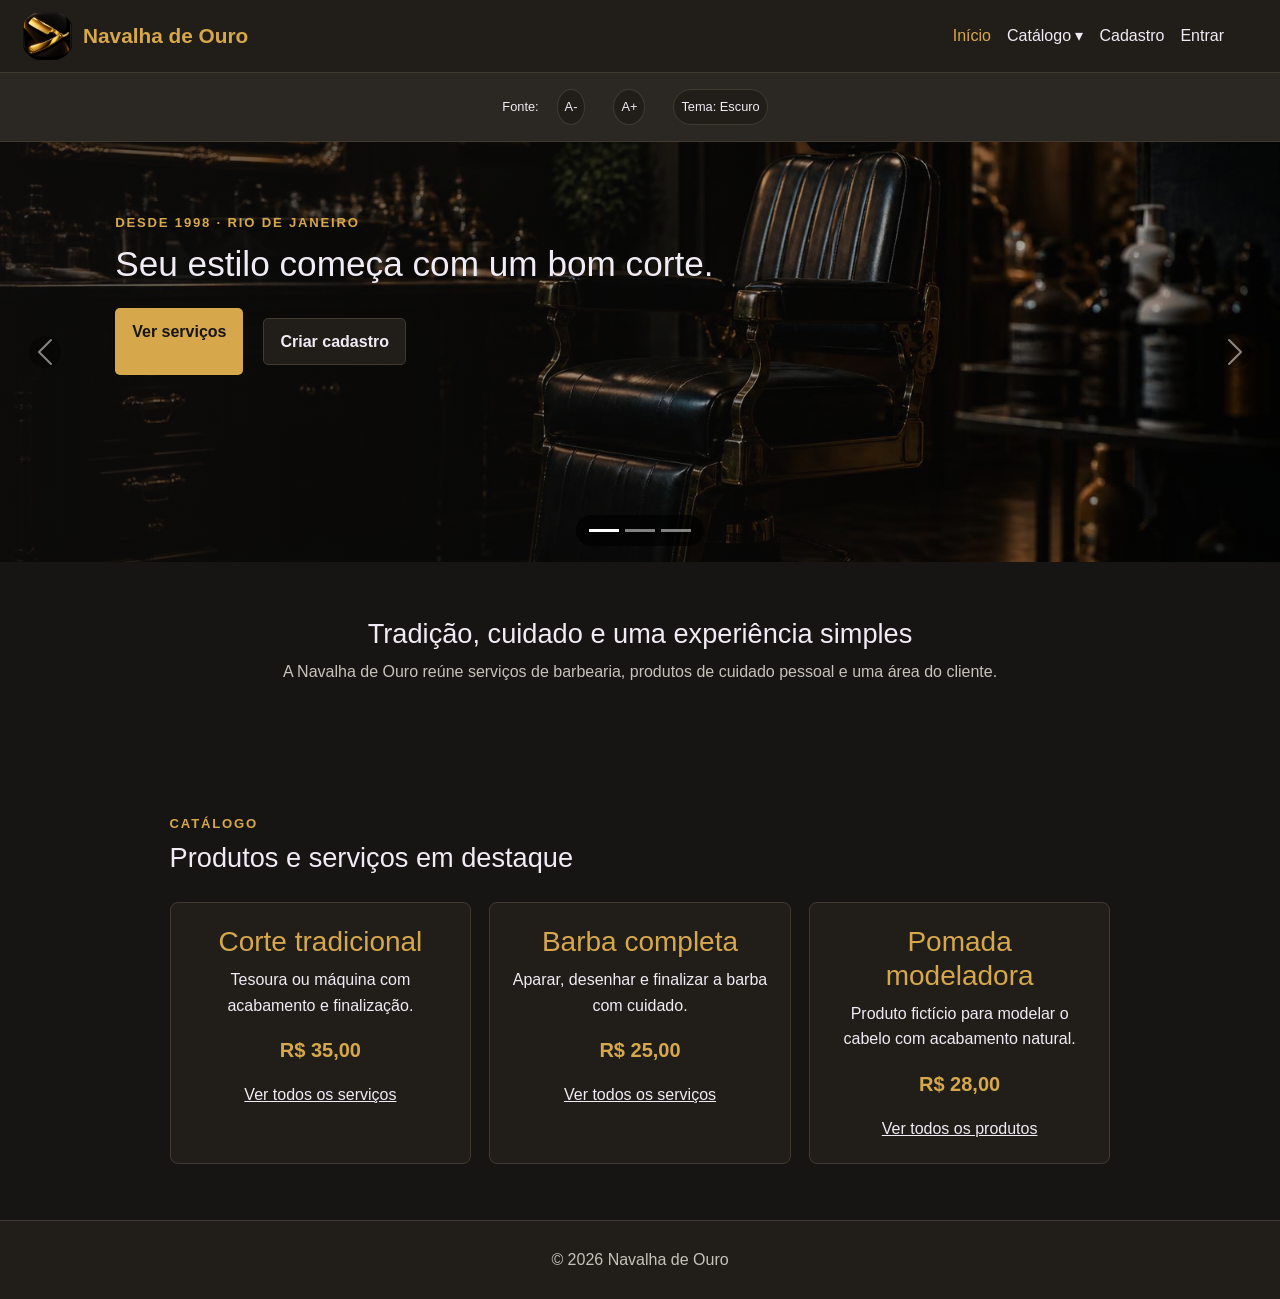
==== index.html @ ba4b100f "cabecalho area do cliente" ====
<!doctype html>
<html lang="pt-BR">
    <head>
        <meta charset="UTF-8" />
        <meta name="viewport" content="width=device-width, initial-scale=1.0" />
        <meta
            name="description"
            content="Projeto acadêmico Navalha de Ouro, uma barbearia fictícia."
        />
        <title>Navalha de Ouro | Início</title>
        <link
            rel="stylesheet"
            href="https://cdn.jsdelivr.net/npm/bootstrap@5.3.8/dist/css/bootstrap.min.css"
        />
        <link rel="stylesheet" href="css/estilo.css" />
        <link rel="stylesheet" href="css/inicio.css" />
        <link rel="stylesheet" href="css/menu-hamburguer.css" />
        <link rel="icon" href="assets/icone-site.png" />
    </head>
    <body>
        <header class="cabecalho">
            <div class="marca">
                <a
                    class="logo-navalha"
                    href="index.html"
                    aria-label="Ir para a página inicial"
                ></a>
                <a class="logo" href="index.html">Navalha de Ouro</a>
            </div>
            <input
                id="menu-hamburguer"
                class="menu-hamburguer"
                type="checkbox"
            />
            <label
                class="botao-hamburguer"
                for="menu-hamburguer"
                aria-label="Abrir menu"
            >
                <span></span>
                <span></span>
                <span></span>
            </label>
            <nav class="menu" aria-label="Navegação principal">
                <a href="index.html" aria-current="page">Início</a>
                <details class="submenu">
                    <summary>Catálogo</summary>
                    <div class="submenu-lista">
                        <a href="servicos.html">Serviços</a>
                        <a href="produtos.html">Produtos</a>
                        
                    </div>

                </details>

                <a href="cadastro.html">Cadastro</a>
                <a id="link-entrar" href="login.html">Entrar</a>
                <details id="menu-area-cliente" class="submenu" >
                    <summary>Área do cliente</summary>
                    <div class="submenu-lista" id="submenu-cliente">
                        <a href="login.html">Entrar</a>
                        <a href="horarios.html">Horários</a>
                        <a href="painel.html">Painel</a>
                        <a href="feedback.html">Feedback</a>
                        <a href="meus-dados.html">Meus dados enviados</a>
                        <a href="index.html">Site público</a>

                    </div>


                </details>

                
                <div class="area-usuario">
                    <a
                        id="usuario-logado"
                        class="usuario-logado"
                        href="painel.html"
                        aria-label="Abrir painel do cliente"
                    ></a>
                    <button
                        id="botao-sair"
                        class="botao-link oculto"
                        type="button"
                    >
                        Sair
                    </button>
                </div>
            </nav>
        </header>

        <div
            class="barra-acessibilidade"
            aria-label="Ferramentas de acessibilidade"
        >
            <span>Fonte:</span>
            <button class="fonte" type="button" data-acao="diminuir-fonte">
                A-
            </button>
            <button class="fonte" type="button" data-acao="aumentar-fonte">
                A+
            </button>
            <button class="tema" type="button" data-acao="alternar-tema">
                Claro/Escuro
            </button>
        </div>

        <main>
            <section class="hero hero-carrossel">
                <div
                    id="carouselExampleIndicators"
                    class="carousel slide"
                    role="region"
                    aria-roledescription="carrossel"
                    aria-label="Imagens da Navalha de Ouro"
                >
                    <div class="carousel-indicators">
                        <button
                            type="button"
                            data-bs-target="#carouselExampleIndicators"
                            data-bs-slide-to="0"
                            class="active"
                            aria-current="true"
                            aria-label="Imagem 1"
                        ></button>
                        <button
                            type="button"
                            data-bs-target="#carouselExampleIndicators"
                            data-bs-slide-to="1"
                            aria-label="Imagem 2"
                        ></button>
                        <button
                            type="button"
                            data-bs-target="#carouselExampleIndicators"
                            data-bs-slide-to="2"
                            aria-label="Imagem 3"
                        ></button>
                    </div>
                    <div class="carousel-inner">
                        <div class="carousel-item active">
                            <img
                                src="assets/hero-barbearia.jpg"
                                class="d-block w-100"
                                alt="Interior da barbearia Navalha de Ouro"
                            />
                        </div>
                        <div class="carousel-item">
                            <img
                                src="assets/ChatGPT%20Image%2022%20de%20set.%20de%202026%2C%2016_45_02.png"
                                class="d-block w-100"
                                alt="Bancada com tesoura, navalha e pincel de barbear"
                            />
                        </div>
                        <div class="carousel-item">
                            <img
                                src="assets/ChatGPT%20Image%2022%20de%20set.%20de%202026%2C%2016_45_08.png"
                                class="d-block w-100"
                                alt="Barbeiro cortando o cabelo de um cliente"
                            />
                        </div>
                    </div>
                    <button
                        class="carousel-control-prev"
                        type="button"
                        data-bs-target="#carouselExampleIndicators"
                        data-bs-slide="prev"
                    >
                        <span
                            class="carousel-control-prev-icon"
                            aria-hidden="true"
                        ></span>
                        <span class="visually-hidden">Anterior</span>
                    </button>
                    <button
                        class="carousel-control-next"
                        type="button"
                        data-bs-target="#carouselExampleIndicators"
                        data-bs-slide="next"
                    >
                        <span
                            class="carousel-control-next-icon"
                            aria-hidden="true"
                        ></span>
                        <span class="visually-hidden">Próxima</span>
                    </button>
                </div>
                <div class="hero-conteudo">
                    <p class="etiqueta">DESDE 1998 · RIO DE JANEIRO</p>
                    <h1>Seu estilo começa com um bom corte.</h1>
                    <div class="acoes">
                        <a class="botao" href="servicos.html">Ver serviços</a>
                        <a class="botao-secundario" href="cadastro.html"
                            >Criar cadastro</a
                        >
                    </div>
                </div>
            </section>

            <section class="secao secao-centro">
                <h2>Tradição, cuidado e uma experiência simples</h2>
                <p class="texto-suave">
                    A Navalha de Ouro reúne serviços de barbearia, produtos de
                    cuidado pessoal e uma área do cliente.
                </p>
            </section>

            <section class="secao" aria-labelledby="catalogo-titulo">
                <p class="etiqueta">CATÁLOGO</p>
                <h2 id="catalogo-titulo">Produtos e serviços em destaque</h2>
                <div class="grade-cards">
                    <article class="card">
                        <h3>Corte tradicional</h3>
                        <p>Tesoura ou máquina com acabamento e finalização.</p>
                        <p class="preco">R$ 35,00</p>
                        <a href="servicos.html">Ver todos os serviços</a>
                    </article>
                    <article class="card">
                        <h3>Barba completa</h3>
                        <p>Aparar, desenhar e finalizar a barba com cuidado.</p>
                        <p class="preco">R$ 25,00</p>
                        <a href="servicos.html">Ver todos os serviços</a>
                    </article>
                    <article class="card">
                        <h3>Pomada modeladora</h3>
                        <p>
                            Produto fictício para modelar o cabelo com
                            acabamento natural.
                        </p>
                        <p class="preco">R$ 28,00</p>
                        <a class="link" href="produtos.html"
                            >Ver todos os produtos</a
                        >
                    </article>
                </div>
            </section>
        </main>

        <footer>© 2026 Navalha de Ouro</footer>
        <script src="https://cdn.jsdelivr.net/npm/bootstrap@5.3.8/dist/js/bootstrap.bundle.min.js"></script>
        <script src="js/inicio.js"></script>
        <script src="js/dados.js"></script>
        <script src="js/comum.js"></script>
    </body>
</html>
---- css/estilo.css ----
:root {
  --cor-fundo: #171513;
  --cor-superficie: #211e1a;
  --cor-superficie-2: #2b2722;
  --cor-texto: #f0ebf4;
  --cor-texto-suave: #c7c2ba;
  --cor-destaque: #d7a84b;
  --cor-destaque-hover: #f0c66a;
  --cor-borda: #403a31;
  --cor-erro: #ffb4ab;
  --cor-sucesso: #9ce3b1;
  --cor-foco: #ffe099;
  --escala-fonte: 1;
}

* {
  box-sizing: border-box;
}

html {
  scroll-behavior: smooth;
}

body {
  margin: 0;
  min-width: 320px;
  min-height: 100vh;
  display: flex;
  flex-direction: column;
  font-family: Arial, Helvetica, sans-serif;
  color: var(--cor-texto);
  background: var(--cor-fundo);
  line-height: 1.6;
}

body.tema-claro {
  --cor-fundo: #f7f4ee;
  --cor-superficie: #ffffff;
  --cor-superficie-2: #efe8da;
  --cor-texto: #1a1714;
  --cor-texto-suave: #4d4943;
  --cor-destaque: #ffac05;
  --cor-destaque-hover: #5d3f00;
  --cor-borda: #b9ae9e;
  --cor-erro: #8f1d14;
  --cor-sucesso: #146c2e;
  --cor-foco: #865c00;
}

body.pagina-horarios.tema-claro {
  --cor-fundo: #f9f3ea;
  --cor-superficie: #fffdf9;
  --cor-superficie-2: #f2e7d8;
  --cor-texto: #201b18;
  --cor-texto-suave: #524a43;
  --cor-destaque: #d08a1e;
  --cor-borda: #d9c2a4;
}

body.pagina-horarios.tema-claro .formulario-horarios {
  background: #f2e7d8a4;
  border: 1px solid var(--cor-destaque);
  box-shadow: 0px 0px 30px 0px var(--cor-destaque);
}

body.pagina-horarios.tema-claro .campo label,
body.pagina-horarios.tema-claro .texto-suave,
body.pagina-horarios.tema-claro #form-horarios p {
  color: #2b2724;
}

body.pagina-horario-tema-claro .campo label,
body.pagina-horario-tema-claro .texto-suave,
body.pagina-horario-tema-claro #form-horarios p {
  color: #2c2a28;
}


a {
  color: inherit;
}

button,
input,
select,
textarea {
  font: inherit;
}

button,
summary,
a {
  outline-offset: 3px;
}

button:focus-visible,
summary:focus-visible,
a:focus-visible,
input:focus-visible,
select:focus-visible,
textarea:focus-visible {
  outline: 3px solid var(--cor-foco);
}
.marca {
  display: inline-flex;
  align-items: center;
  gap: 8px;
}

.logo-navalha{
  display: inline-block;
  width: 55px;
  height: 52px;
  flex-shrink: 0;
  border-radius: 50%;
  background:
    linear-gradient(90deg, rgba(17, 16, 15, 0), rgba(17, 16, 15, 0)),
    url('../assets/icone-site.png') center / cover no-repeat;
}
.cabecalho {
  position: sticky;
  top: 0;
  z-index: 20;

  display: flex;
  align-items: center;
  justify-content: space-between;

  gap: 12px;
  padding: 10px 20px;
  border-bottom: 1px solid var(--cor-borda);
  background: var(--cor-superficie);
}

.logo {
  display: inline-flex;
  align-items: center;
  color: var(--cor-destaque);
  font-size: 1.3rem;
  font-weight: 700;
  text-decoration: none;
}

.menu {
  display: flex;

  align-items: center;
  gap: 8px 16px;
  margin-left: auto;
}

.menu > a,
.submenu summary {
  padding: 5px 0;
  color: var(--cor-texto);
  text-decoration: none;
  cursor: pointer;
}

.menu > a:hover,
.menu > a[aria-current="page"],
.submenu summary:hover {
  color: var(--cor-destaque);
}

.submenu {
  position: relative;
}

.submenu summary {
  list-style: none;
}

.submenu summary::-webkit-details-marker {
  display: none;
}

.submenu summary::after {
  content: " ▾";
}

.submenu-lista {
  position: absolute;
  display: grid;
  padding: 15px;
  border-radius: 20px;
  background: var(--cor-superficie-2);
  box-shadow: 0px 0px 3px  var(--cor-destaque);
}
#submenu-cliente{
  width: 155px;
}


.submenu-lista a {
  padding: 4px 6px;
  text-decoration: none;
}

.submenu-lista a:hover {
  color: var(--cor-destaque);
}

.area-usuario {
  display: flex;
  align-items: center;
  gap: 10px;
  min-height: 34px;
}

.usuario-logado {
  padding: 7px 11px;
  margin: 10px;
  border: 1px solid var(--cor-borda);
  border-radius: 20px;
  color: var(--cor-texto-suave);
  background: var(--cor-superficie);
  font-size: 0.92rem;
  text-decoration: none;
}

.usuario-logado:hover {
  color: var(--cor-destaque);
}


.barra-acessibilidade {
  display: flex;
  flex-wrap: wrap;
  align-items: center;
  justify-content: center;
  gap: 8px;
  padding: 6px 5%;
  border-bottom: 1px solid var(--cor-borda);
  background: var(--cor-superficie-2);
  font-size: 0.8rem;
}

.barra-acessibilidade button,
.botao-secundario,
.botao-link {
  padding: 7px 7px;
  margin: 10px;
  border: 1px solid var(--cor-borda);
  color: var(--cor-texto);
  background: var(--cor-superficie);
  cursor: pointer;
  text-decoration: none;
}
.fonte{
  border-radius: 50%;
}
.tema {
  border-radius: 20px;
}
.botao-secundario:hover,
.botao-link:hover {
  color: white;
  background: var(--cor-superficie-2);
}

.botao-secundario {
  display: inline-block;
  padding: 10px 16px;
  border-radius: 5px;
  font-weight: 700;
}

.botao-link {
  color: var(--cor-destaque);
  border-radius: 20px;
  padding: 7px 11px;
}

main {
  flex: 1;
  font-size: calc(1rem * var(--escala-fonte));
}

.hero {
  min-height: 420px;
  display: grid;
  padding: 70px 9%;
  background:
    linear-gradient(90deg, rgba(17, 16, 15, 0.747), rgba(17, 16, 15, 0.178)),
    url('../assets/hero-barbearia.jpg') center / cover no-repeat;
}

.hero-conteudo {
  max-width: 650px;
}

.etiqueta {
  margin-bottom: 8px;
  color: var(--cor-destaque);
  font-size: 0.82rem;
  font-weight: 700;
  letter-spacing: 1.8px;
}

h1,
h2,
h3 {
  line-height: 1.2;
}

h1 {
  margin: 10px 0 18px;
  font-size: clamp(2.2rem, 7vw, 2.2rem);
}

body.tema-claro .hero h1 {
  color: #e9e1da;
  background: rgba(17, 16, 15, 0.48);
}

body.tema-claro .hero .botao {
  color: #e9e1da;
  background: rgba(168, 89, 10, 0.48);
}

body.tema-claro .hero .botao:hover {
  color: #e9e1da;
  background: rgba(241, 150, 58, 0.48);
}

h2 {
  margin-top: 0;
  font-size: clamp(1.7rem, 4vw, 1.5rem);
}

h3 {
  margin-bottom: 8px;
}

.secao,
.conteudo {
  width: min(1120px, 100%);
  margin: 0 auto;
  padding: 56px 7%;
}
.pagina-horarios .cabecalho {
  position: none;
  top: 0;
  z-index: 20;
  background: var(--cor-superficie);
 
}

.conteudo-horarios {
  width: min(1480px, 100%);
  min-height: 72vh;
  margin: 0 auto;
  padding: 24px 0 56px;
  background:
  linear-gradient(90deg, rgba(17, 16, 15, 0), rgba(17, 16, 15, 0)),
  url('../assets/fundo-horario.jpg') center / cover no-repeat;
}


.formulario-horarios {
  font-size: .8rem;
  text-align: center;
  max-width: 550px;
  margin: 0 auto;
  padding: 24px 50px 80px;
  border: 1px solid var(--cor-destaque);
  border-radius: 15px;
  background: rgba(17, 12, 0, 0.747);
}
#form-horarios h1{
  color: var(--cor-destaque);
  text-align: center;
  font-size: 1.9rem;
}
 #form-horarios p{
  color: var(--cor-texto-suave);
  text-align: center;
  font-size: 1rem;
 }

 .container_campo{
  display: flex;
  justify-content: space-between;
  width: 100%;
  padding: 20px;
  
 }
 .container_campo input select {
  width: 100%;

 
 }


.conteudo .formulario-estreito,
.conteudo .grade-cards {
  color: var(--cor-texto-suave);
}

.secao-centro {
  text-align: center;
}

.texto-suave,
.introducao {
  color: var(--cor-texto-suave);
}

.grade-cards {
  display: grid;
  grid-template-columns: 1fr;
  gap: 18px;
  margin-top: 28px;
}

.card {
  padding: 22px;
  border: 1px solid var(--cor-borda);
  border-radius: 8px;
  background: var(--cor-superficie);

}

.card h2,
.card h3,
.preco {
  color: var(--cor-destaque);
  text-align: center;
}
.card p,
.card a,
.card link {
  text-align: center;
  display: block;
}

.preco {
  font-size: 1.25rem;
  font-weight: 700;
}

.lista-simples {
  padding-left: 20px;
}

.botao {
  display: inline-block;
  padding: 11px 17px;
  border: 0;
  border-radius: 5px;
  color: #171513;
  background: var(--cor-destaque);
  font-weight: 700;
  text-decoration: none;
  cursor: pointer;
}

.botao:hover {
  background: var(--cor-destaque-hover);
}

.acoes {
  display: flex;
  flex-wrap: wrap;
  gap: 10px;
  margin-top: 22px;

}



.formulario {
  max-width: 850px;
  margin: 0 auto;
  padding: 24px;
  border: 1px solid var(--cor-borda);
  border-radius: 8px;
  background: var(--cor-superficie);
}

.formulario-estreito {
  max-width: 480px;
}

.grade-formulario {
  display: grid;
  grid-template-columns: 1fr;
  gap: 15px;
}

.campo label,
.grupo-titulo {
  display: block;
  margin-bottom: 5px;
  font-weight: 700;
}

.campo input,
.campo select,
.campo textarea {
  width: 100%;
  padding: 11px 12px;
  border: 1px solid var(--cor-destaque);
  border-radius: 10px;
  color: var(--cor-texto);
  background: var(--cor-fundo);
}

.campo-com-acao {
  display: flex;
  align-items: center;
  gap: 6px;
  
}

.campo-com-acao input {
  width: auto;
  flex: 1;
}

.botao-olho {
  width: 44px;
  min-width: 44px;
  height: 44px;
  padding: 0;
  border: 1px solid var(--cor-borda);
  border-radius: 5px;
  color: var(--cor-texto);
  background: var(--cor-superficie-2);
  cursor: pointer;
}

.botao-olho:hover {
  color: var(--cor-destaque);
}

.campo input[readonly] {
  color: var(--cor-texto-suave);
  background: var(--cor-superficie-2);
}

.campo textarea {
  min-height: 110px;
  resize: vertical;
}

.grupo-opcoes {
  display: grid;
  gap: 8px;
  padding: 12px;
  border: 1px solid var(--cor-borda);
  border-radius: 5px;
}

.opcao {
  display: flex;
  align-items: center;
  gap: 8px;
}

.erro-campo {
  min-height: 20px;
  margin: 3px 0 0;
  color: var(--cor-erro);
  font-size: 0.86rem;
}

.mensagem {
  margin: 16px 0;
  padding: 11px 13px;
  border-left: 4px solid var(--cor-destaque);
  background: var(--cor-superficie-2);
}

.mensagem.erro {
  border-left-color: var(--cor-erro);
  color: var(--cor-erro);
}

.mensagem.sucesso {
  border-left-color: var(--cor-sucesso);
  color: var(--cor-sucesso);
}

.painel-grid {
  display: grid;
  gap: 18px;
  grid-template-columns: 1fr;
}

.dados-lista {
  display: grid;
  grid-template-columns: minmax(120px, 180px) 1fr;
  gap: 10px 16px;
}

.dados-lista dt {
  color: var(--cor-destaque);
  font-weight: 700;
}

.dados-lista dd {
  margin: 0;
  overflow-wrap: anywhere;
}

.erro-pagina {
  min-height: 60vh;
  display: grid;
  place-items: center;
  text-align: center;
}

.erro-codigo {
  margin: 0;
  color: var(--cor-destaque);
  font-size: clamp(4rem, 18vw, 9rem);
  font-weight: 800;
  line-height: 1;
}

.oculto {
  display: none !important;
}

footer {
  margin-top: auto;
  padding: 26px 7%;
  border-top: 1px solid var(--cor-borda);
  color: var(--cor-texto-suave);
  background: var(--cor-superficie);
  text-align: center;
}

@media (min-width: 700px) {
  .cabecalho {
    flex-direction: row;
    align-items: center;
    justify-content: space-between;
    

  }
  
}

@media (max-width: 700px) {
  .cabecalho {
    flex-direction: row;
    align-items: center;
    justify-content: space-between;
    

  }
  .container_campo{
    flex-direction: column;
  }

  .logo {
    margin-left: 0;
  }

  .submenu-lista {
    position: absolute;
    top: 100%;
    left: 0;
    width: 90%;
    box-shadow: 0px 0px 3px  var(--cor-destaque);
    
  }

  .grade-cards,
  .painel-grid {
    grid-template-columns: repeat(1, 1fr);
  }

  .grade-formulario {
    grid-template-columns: repeat(1, 1fr);
  }

  .campo-largo {
    grid-column: 1 / -1;
  }
  
}

@media (min-width: 827px) {

  .marca {
    order: 1;
  }

  .menu {
    order: 2;

    margin-left: auto;
  }

  .area-usuario {
    order: 3;

    margin-left: 20px;
  }

  .botao-hamburguer {
    display: none;
  }
  .grade-cards {
    grid-template-columns: repeat(3, 1fr);
  }
   

  .painel-grid {
    grid-template-columns: repeat(3, 1fr);
  }
}
@media (max-width: 998px) {
    .logo{
      display: none;
    }
  


}

.acoes-centro {
  justify-content: center;
}
---- css/inicio.css ----
/* Preserva as cores dos cards do site ao carregar o Bootstrap nesta página. */
.card {
  color: var(--cor-texto);
}

/* O carrossel ocupa o fundo do banner; o texto permanece sobre as imagens. */
.hero.hero-carrossel {
  position: relative;
  background: #171513;
  color: #f0ebf4;
}

.hero-carrossel .hero-conteudo {
  position: relative;
  z-index: 2;
  pointer-events: none;
}

.hero-carrossel .hero-conteudo a {
  pointer-events: auto;
}

#carouselExampleIndicators {
  position: absolute;
  inset: 0;
  overflow: hidden;
}

#carouselExampleIndicators .carousel-inner,
#carouselExampleIndicators .carousel-item {
  height: 100%;
}

#carouselExampleIndicators .carousel-item::after {
  content: "";
  position: absolute;
  inset: 0;
  background: linear-gradient(90deg, rgba(17, 16, 15, 0.7), rgba(17, 16, 15, 0.1));
  pointer-events: none;
}

#carouselExampleIndicators .carousel-control-prev,
#carouselExampleIndicators .carousel-control-next {
  width: 7%;
}

#carouselExampleIndicators .carousel-item img {
  height: 100%;
  object-fit: cover;
}

#carouselExampleIndicators .carousel-control-prev-icon,
#carouselExampleIndicators .carousel-control-next-icon {
  border-radius: 50%;
  background-color: rgba(0, 0, 0, 0.65);
}

#carouselExampleIndicators .carousel-indicators {
  width: fit-content;
  margin-right: auto;
  margin-left: auto;
  padding: 4px 10px;
  border-radius: 20px;
  background-color: rgba(0, 0, 0, 0.65);
}
---- css/menu-hamburguer.css ----
.menu-hamburguer,
.botao-hamburguer {
  display: none;
}

@media (max-width: 825px) {
 .cabecalho {
    position: relative;
    display: flex;
    align-items: center;
    flex-wrap: nowrap;
  }

  .area-usuario {
    display: flex;
    align-items: center;
    gap: 10px;
    margin-left: auto;
  }

  .botao-hamburguer {
    display: flex;
    width: 42px;
    height: 36px;
    margin-left: 10px;

    cursor: pointer;

    flex-direction: column;
    justify-content: center;
    align-items: center;
    gap: 5px;

    z-index: 50;}

  

  .botao-hamburguer span {
    display: block;

    width: 25px;
    height: 3px;

    background-color: currentColor;
    border-radius: 2px;
  }

  .menu {
    position: absolute;

  top: 100%;
  left: 0;
  right: 7px;

  width: 98%;

  border-radius: 0px 0px 10px 10px ;

  display: flex;
  flex-direction: column;
  align-items: stretch;



  background: var(--cor-superficie);
  border-bottom: 1px solid var(--cor-borda);

  box-shadow: 0 8px 20px rgba(0, 0, 0, 0.25);

  z-index: 40;

  /* Estado fechado */
  opacity: 0;
  visibility: hidden;
  pointer-events: none;

  transform: translateY(-10px);

  transition:
    opacity 0.3s ease,
    transform 0.3s ease,
    visibility 0.3s ease;
  }

  .menu-hamburguer:checked ~ .menu {
  opacity: 1;
  visibility: visible;
  pointer-events: auto;

  transform: translateY(0);
  }

  .menu a,
  .menu summary {
    display: block;
    margin-left: 15px;
  }

  .submenu-lista {
    position: static;

    display: flex;
    flex-direction: column;
    width: 50%;

    box-shadow: 0px 0px 3px  var(--cor-destaque);

    padding-left: 1rem;
    margin-left: 5%;
    margin-bottom: 10px;
  }

  .area-usuario {
   
    display: flex;
    align-items: center;
    gap: 10px;

    /* empurra usuário + hambúrguer para a direita */
    margin-left: auto;
  }
}
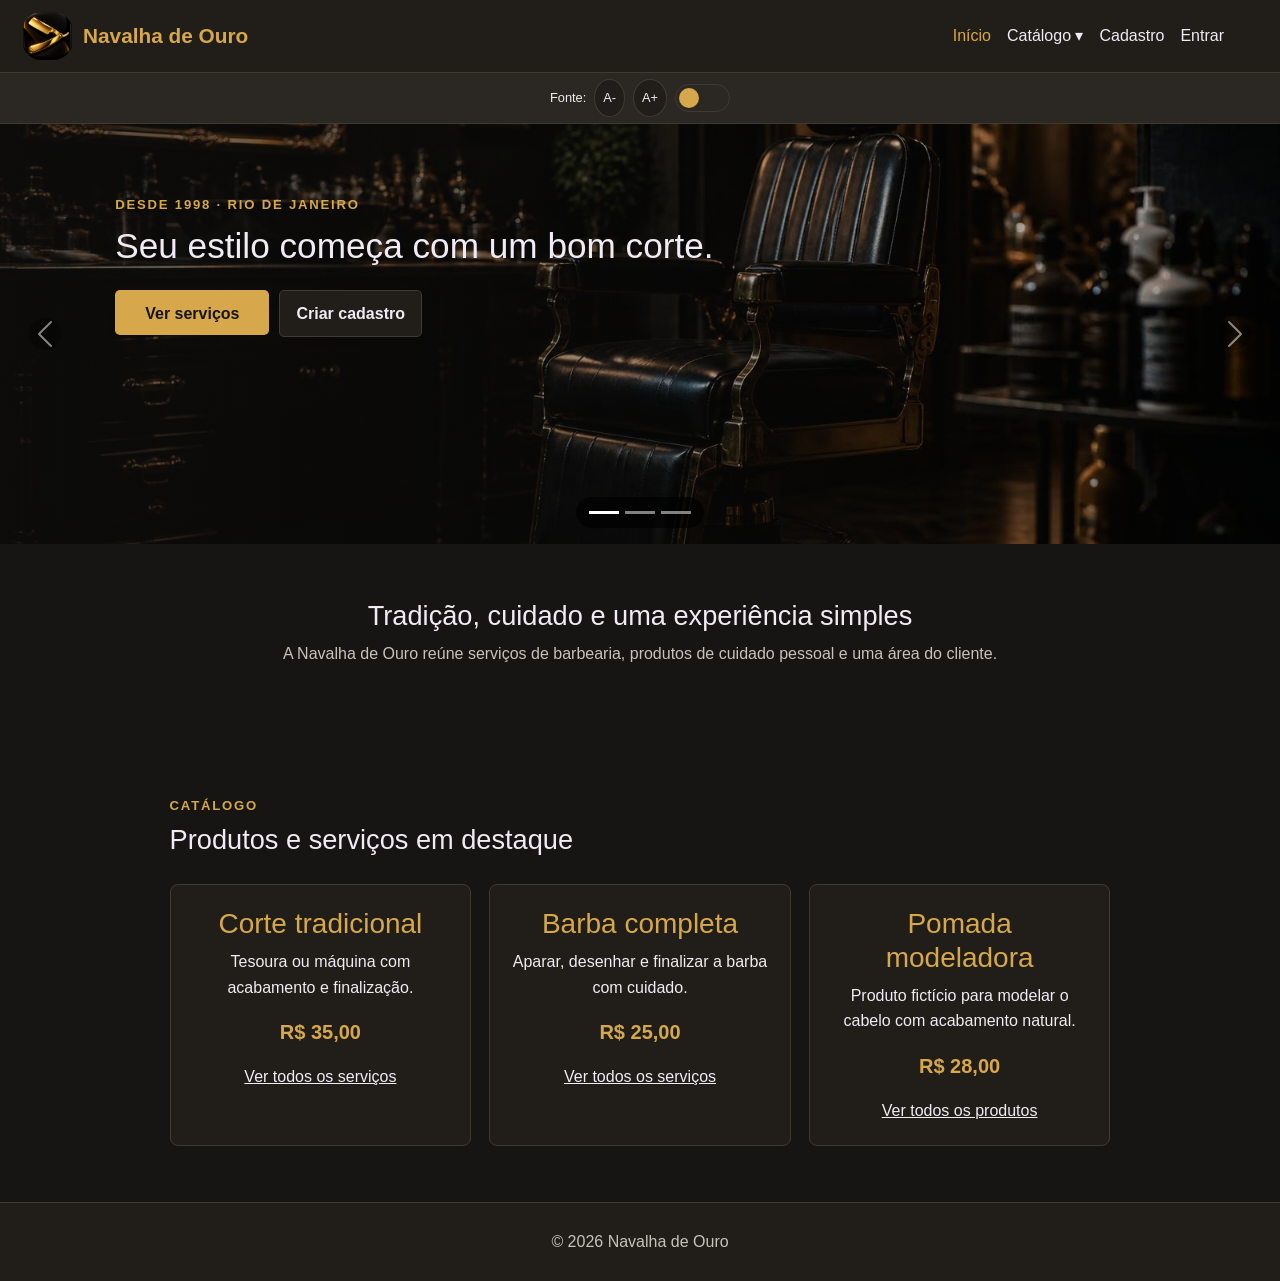
==== commit 2dbddede: "acessibilidade tema claro e escuro" ====
--- a/index.html
+++ b/index.html
@@ -62,7 +62,7 @@
                         <a href="horarios.html">Horários</a>
                         <a href="painel.html">Painel</a>
                         <a href="feedback.html">Feedback</a>
-                        <a href="meus-dados.html">Meus dados enviados</a>
+                        <a href="meus-dados.html">Dados enviados</a>
                         <a href="index.html">Site público</a>
 
                     </div>
@@ -100,9 +100,18 @@
             <button class="fonte" type="button" data-acao="aumentar-fonte">
                 A+
             </button>
-            <button class="tema" type="button" data-acao="alternar-tema">
-                Claro/Escuro
-            </button>
+            <label class="tema-switch" >
+                    <input type="checkbox" id="tema-toggle" data-acao="alternar-tema">
+                    <span class="tema-slider"></span>
+                </label>
+
+            
+            
+
+                
+           
+            
+            
         </div>
 
         <main>
--- a/css/estilo.css
+++ b/css/estilo.css
@@ -239,14 +239,72 @@
 .barra-acessibilidade button,
 .botao-secundario,
 .botao-link {
-  padding: 7px 7px;
-  margin: 10px;
+  padding: 8px;
   border: 1px solid var(--cor-borda);
   color: var(--cor-texto);
   background: var(--cor-superficie);
   cursor: pointer;
   text-decoration: none;
-}
+
+}
+
+.tema-switch {
+    position: relative;
+    display: inline-block;
+    width: 55px;
+    height: 28px;
+    cursor: pointer;
+}
+
+.tema-switch input {
+    opacity: 0;
+    width: 0;
+    height: 0;
+}
+
+.tema-slider {
+    position: absolute;
+    inset: 0;
+
+    background: var(--cor-superficie-2);
+    border: 1px solid var(--cor-borda);
+    border-radius: 30px;
+
+    transition: 0.3s;
+}
+
+.tema-slider::before {
+    content: "";
+
+    position: absolute;
+
+    width: 20px;
+    height: 20px;
+
+    left: 3px;
+    top: 3px;
+
+    border-radius: 50%;
+
+    background: var(--cor-destaque);
+
+    transition: 0.3s;
+}
+
+.tema-switch input:checked + .tema-slider::before {
+    transform: translateX(27px);
+}
+
+
+#tema-toggle:checked + .tema-switch .tema-bolinha {
+  transform: translateX(28px);
+}
+
+#tema-toggle:focus-visible + .tema-slider {
+  outline: 3px solid var(--cor-foco);
+  outline-offset: 3px;
+}
+
 .fonte{
   border-radius: 50%;
 }
@@ -446,7 +504,7 @@
 
 .botao {
   display: inline-block;
-  padding: 11px 17px;
+  padding: 11px 30px;
   border: 0;
   border-radius: 5px;
   color: #171513;
@@ -454,6 +512,8 @@
   font-weight: 700;
   text-decoration: none;
   cursor: pointer;
+  height: 45px;
+  
 }
 
 .botao:hover {
--- a/css/menu-hamburguer.css
+++ b/css/menu-hamburguer.css
@@ -109,6 +109,9 @@
     margin-left: 5%;
     margin-bottom: 10px;
   }
+  #submenu-cliente {
+    width: 50%;
+  }
 
   .area-usuario {
    
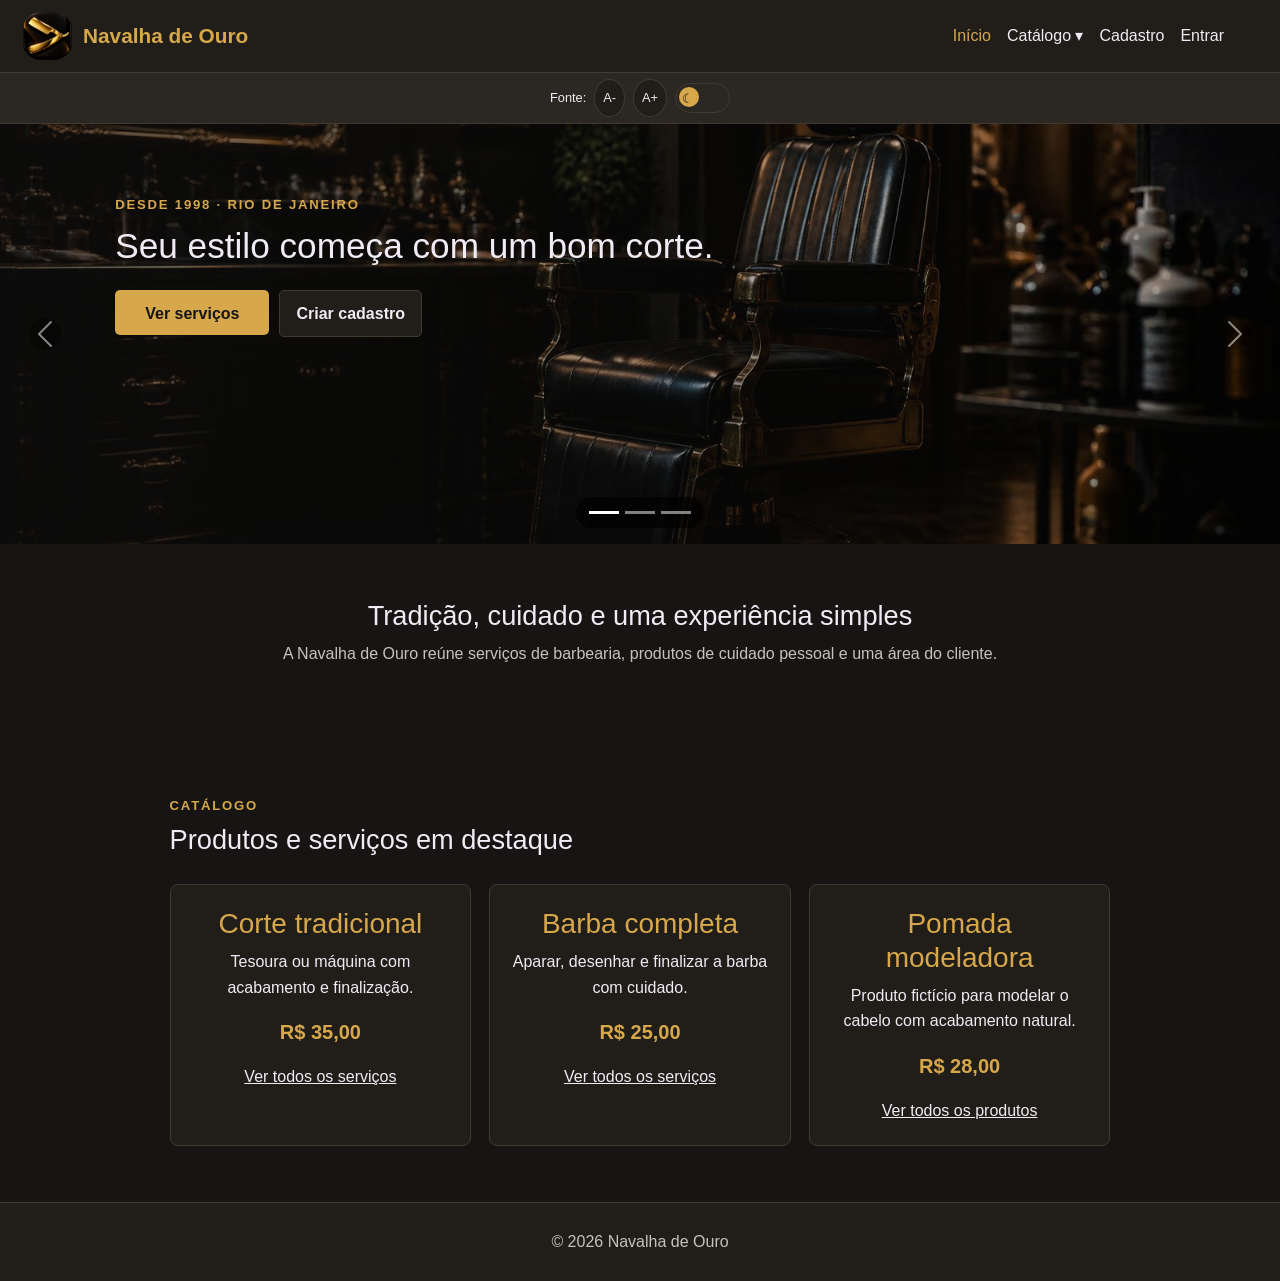
==== commit 2a1f984c: "organização do css do projeto" ====
--- a/index.html
+++ b/index.html
@@ -103,6 +103,8 @@
             <label class="tema-switch" >
                     <input type="checkbox" id="tema-toggle" data-acao="alternar-tema">
                     <span class="tema-slider"></span>
+                    <span class="icone-lua">☾</span>
+                    <span class="icone-sol">☀</span>                 
                 </label>
 
             
--- a/css/estilo.css
+++ b/css/estilo.css
@@ -1,3 +1,4 @@
+/* Cores e valores compartilhados pelos temas claro e escuro. */
 :root {
   --cor-fundo: #171513;
   --cor-superficie: #211e1a;
@@ -13,6 +14,7 @@
   --escala-fonte: 1;
 }
 
+/* Base global e foco acessível. */
 * {
   box-sizing: border-box;
 }
@@ -22,6 +24,10 @@
 }
 
 body {
+  .acoes-centro {
+    justify-content: center;
+  }
+
   margin: 0;
   min-width: 320px;
   min-height: 100vh;
@@ -47,6 +53,7 @@
   --cor-foco: #865c00;
 }
 
+/* Ajustes de cores específicos do agendamento no tema claro. */
 body.pagina-horarios.tema-claro {
   --cor-fundo: #f9f3ea;
   --cor-superficie: #fffdf9;
@@ -57,25 +64,7 @@
   --cor-borda: #d9c2a4;
 }
 
-body.pagina-horarios.tema-claro .formulario-horarios {
-  background: #f2e7d8a4;
-  border: 1px solid var(--cor-destaque);
-  box-shadow: 0px 0px 30px 0px var(--cor-destaque);
-}
-
-body.pagina-horarios.tema-claro .campo label,
-body.pagina-horarios.tema-claro .texto-suave,
-body.pagina-horarios.tema-claro #form-horarios p {
-  color: #2b2724;
-}
-
-body.pagina-horario-tema-claro .campo label,
-body.pagina-horario-tema-claro .texto-suave,
-body.pagina-horario-tema-claro #form-horarios p {
-  color: #2c2a28;
-}
-
-
+/* Elementos básicos e indicadores de foco. */
 a {
   color: inherit;
 }
@@ -86,9 +75,6 @@
 textarea {
   font: inherit;
 }
-
-button,
-summary,
 a {
   outline-offset: 3px;
 }
@@ -101,21 +87,20 @@
 textarea:focus-visible {
   outline: 3px solid var(--cor-foco);
 }
+/* Cabeçalho, marca e navegação. */
 .marca {
   display: inline-flex;
   align-items: center;
   gap: 8px;
 }
 
-.logo-navalha{
+.logo-navalha {
   display: inline-block;
   width: 55px;
   height: 52px;
   flex-shrink: 0;
   border-radius: 50%;
-  background:
-    linear-gradient(90deg, rgba(17, 16, 15, 0), rgba(17, 16, 15, 0)),
-    url('../assets/icone-site.png') center / cover no-repeat;
+  background: url("../assets/icone-site.png") center / cover no-repeat;
 }
 .cabecalho {
   position: sticky;
@@ -185,12 +170,12 @@
   padding: 15px;
   border-radius: 20px;
   background: var(--cor-superficie-2);
-  box-shadow: 0px 0px 3px  var(--cor-destaque);
-}
-#submenu-cliente{
+  box-shadow: 0px 0px 3px var(--cor-destaque);
+}
+/* Ajuste do submenu da área do cliente. */
+#submenu-cliente {
   width: 155px;
 }
-
 
 .submenu-lista a {
   padding: 4px 6px;
@@ -223,7 +208,7 @@
   color: var(--cor-destaque);
 }
 
-
+/* Barra de acessibilidade e controle de tema. */
 .barra-acessibilidade {
   display: flex;
   flex-wrap: wrap;
@@ -245,67 +230,92 @@
   background: var(--cor-superficie);
   cursor: pointer;
   text-decoration: none;
-
-}
-
+}
+
+/* Switch do tema: o ícone acompanha a bolinha do controle. */
 .tema-switch {
-    position: relative;
-    display: inline-block;
-    width: 55px;
-    height: 28px;
-    cursor: pointer;
+  position: relative;
+  display: inline-block;
+  width: 55px;
+  height: 30px;
+  cursor: pointer;
 }
 
 .tema-switch input {
-    opacity: 0;
-    width: 0;
-    height: 0;
+  position: absolute;
+  width: 0;
+  height: 0;
+  opacity: 0;
 }
 
 .tema-slider {
-    position: absolute;
-    inset: 0;
-
-    background: var(--cor-superficie-2);
-    border: 1px solid var(--cor-borda);
-    border-radius: 30px;
-
-    transition: 0.3s;
+  position: absolute;
+  inset: 0;
+  border: 1px solid var(--cor-borda);
+  border-radius: 30px;
+  background: var(--cor-superficie-2);
+  transition: background-color 0.3s ease;
 }
 
 .tema-slider::before {
-    content: "";
-
-    position: absolute;
-
-    width: 20px;
-    height: 20px;
-
-    left: 3px;
-    top: 3px;
-
-    border-radius: 50%;
-
-    background: var(--cor-destaque);
-
-    transition: 0.3s;
+  position: absolute;
+  top: 3px;
+  left: 3px;
+  width: 20px;
+  height: 20px;
+  border-radius: 50%;
+  background: var(--cor-destaque);
+  content: "";
+  transition: transform 0.3s ease;
 }
 
 .tema-switch input:checked + .tema-slider::before {
-    transform: translateX(27px);
-}
-
-
-#tema-toggle:checked + .tema-switch .tema-bolinha {
-  transform: translateX(28px);
-}
-
-#tema-toggle:focus-visible + .tema-slider {
+  transform: translateX(27px);
+}
+
+.icone-lua,
+.icone-sol {
+  position: absolute;
+  top: 50%;
+  left: 3px;
+  z-index: 1;
+  display: grid;
+  width: 20px;
+  height: 20px;
+  color: #171513;
+  font-size: 13px;
+  line-height: 1;
+  place-items: center;
+  transform: translateY(-50%);
+  transition:
+    opacity 0.2s ease,
+    transform 0.3s ease;
+}
+
+.icone-lua {
+  opacity: 1;
+}
+
+.icone-sol {
+  opacity: 0;
+}
+
+.tema-switch input:checked ~ .icone-lua {
+  opacity: 0;
+  transform: translate(27px, -50%);
+}
+
+.tema-switch input:checked ~ .icone-sol {
+  opacity: 1;
+  transform: translate(27px, -50%);
+}
+
+.tema-switch input:focus-visible + .tema-slider {
   outline: 3px solid var(--cor-foco);
   outline-offset: 3px;
 }
 
-.fonte{
+.fonte {
   border-radius: 50%;
 }
 .tema {
@@ -341,7 +351,7 @@
   padding: 70px 9%;
   background:
     linear-gradient(90deg, rgba(17, 16, 15, 0.747), rgba(17, 16, 15, 0.178)),
-    url('../assets/hero-barbearia.jpg') center / cover no-repeat;
+    url("../assets/hero-barbearia.jpg") center / cover no-repeat;
 }
 
 .hero-conteudo {
@@ -364,7 +374,7 @@
 
 h1 {
   margin: 10px 0 18px;
-  font-size: clamp(2.2rem, 7vw, 2.2rem);
+  font-size: 2.2rem;
 }
 
 body.tema-claro .hero h1 {
@@ -384,7 +394,7 @@
 
 h2 {
   margin-top: 0;
-  font-size: clamp(1.7rem, 4vw, 1.5rem);
+  font-size: 1.7rem;
 }
 
 h3 {
@@ -397,60 +407,7 @@
   margin: 0 auto;
   padding: 56px 7%;
 }
-.pagina-horarios .cabecalho {
-  position: none;
-  top: 0;
-  z-index: 20;
-  background: var(--cor-superficie);
- 
-}
-
-.conteudo-horarios {
-  width: min(1480px, 100%);
-  min-height: 72vh;
-  margin: 0 auto;
-  padding: 24px 0 56px;
-  background:
-  linear-gradient(90deg, rgba(17, 16, 15, 0), rgba(17, 16, 15, 0)),
-  url('../assets/fundo-horario.jpg') center / cover no-repeat;
-}
-
-
-.formulario-horarios {
-  font-size: .8rem;
-  text-align: center;
-  max-width: 550px;
-  margin: 0 auto;
-  padding: 24px 50px 80px;
-  border: 1px solid var(--cor-destaque);
-  border-radius: 15px;
-  background: rgba(17, 12, 0, 0.747);
-}
-#form-horarios h1{
-  color: var(--cor-destaque);
-  text-align: center;
-  font-size: 1.9rem;
-}
- #form-horarios p{
-  color: var(--cor-texto-suave);
-  text-align: center;
-  font-size: 1rem;
- }
-
- .container_campo{
-  display: flex;
-  justify-content: space-between;
-  width: 100%;
-  padding: 20px;
-  
- }
- .container_campo input select {
-  width: 100%;
-
- 
- }
-
-
+/* Seções, catálogo e cards. */
 .conteudo .formulario-estreito,
 .conteudo .grade-cards {
   color: var(--cor-texto-suave);
@@ -477,7 +434,6 @@
   border: 1px solid var(--cor-borda);
   border-radius: 8px;
   background: var(--cor-superficie);
-
 }
 
 .card h2,
@@ -487,8 +443,7 @@
   text-align: center;
 }
 .card p,
-.card a,
-.card link {
+.card a {
   text-align: center;
   display: block;
 }
@@ -496,10 +451,6 @@
 .preco {
   font-size: 1.25rem;
   font-weight: 700;
-}
-
-.lista-simples {
-  padding-left: 20px;
 }
 
 .botao {
@@ -513,7 +464,6 @@
   text-decoration: none;
   cursor: pointer;
   height: 45px;
-  
 }
 
 .botao:hover {
@@ -525,11 +475,9 @@
   flex-wrap: wrap;
   gap: 10px;
   margin-top: 22px;
-
-}
-
-
-
+}
+
+/* Formulários e campos reutilizados. */
 .formulario {
   max-width: 850px;
   margin: 0 auto;
@@ -571,7 +519,6 @@
   display: flex;
   align-items: center;
   gap: 6px;
-  
 }
 
 .campo-com-acao input {
@@ -605,6 +552,57 @@
   resize: vertical;
 }
 
+/* Agendamento: fundo, formulário e campos específicos dessa página. */
+.conteudo-horarios {
+  width: min(1480px, 100%);
+  min-height: 72vh;
+  margin: 0 auto;
+  padding: 24px 0 56px;
+  background: url("../assets/fundo-horario.jpg") center / cover no-repeat;
+}
+
+.formulario-horarios {
+  max-width: 550px;
+  margin: 0 auto;
+  padding: 24px 50px 80px;
+  border: 1px solid var(--cor-destaque);
+  border-radius: 15px;
+  background: rgba(17, 12, 0, 0.747);
+  font-size: 0.8rem;
+  text-align: center;
+}
+
+#form-horarios h1 {
+  color: var(--cor-destaque);
+  font-size: 1.9rem;
+  text-align: center;
+}
+
+#form-horarios p {
+  color: var(--cor-texto-suave);
+  font-size: 1rem;
+  text-align: center;
+}
+
+.container_campo {
+  display: flex;
+  justify-content: space-between;
+  width: 100%;
+  padding: 20px;
+}
+
+.pagina-horarios.tema-claro .formulario-horarios {
+  border-color: var(--cor-destaque);
+  background: #f2e7d8a4;
+  box-shadow: 0 0 30px var(--cor-destaque);
+}
+
+.pagina-horarios.tema-claro .campo label,
+.pagina-horarios.tema-claro .texto-suave,
+.pagina-horarios.tema-claro #form-horarios p {
+  color: #2b2724;
+}
+
 .grupo-opcoes {
   display: grid;
   gap: 8px;
@@ -619,6 +617,7 @@
   gap: 8px;
 }
 
+/* Mensagens, painel, dados enviados e página de erro. */
 .erro-campo {
   min-height: 20px;
   margin: 3px 0 0;
@@ -684,6 +683,7 @@
   display: none !important;
 }
 
+/* Rodapé e ajustes responsivos. */
 footer {
   margin-top: auto;
   padding: 26px 7%;
@@ -693,59 +693,13 @@
   text-align: center;
 }
 
-@media (min-width: 700px) {
-  .cabecalho {
-    flex-direction: row;
-    align-items: center;
-    justify-content: space-between;
-    
-
-  }
-  
-}
-
 @media (max-width: 700px) {
-  .cabecalho {
-    flex-direction: row;
-    align-items: center;
-    justify-content: space-between;
-    
-
-  }
-  .container_campo{
+  .container_campo {
     flex-direction: column;
   }
-
-  .logo {
-    margin-left: 0;
-  }
-
-  .submenu-lista {
-    position: absolute;
-    top: 100%;
-    left: 0;
-    width: 90%;
-    box-shadow: 0px 0px 3px  var(--cor-destaque);
-    
-  }
-
-  .grade-cards,
-  .painel-grid {
-    grid-template-columns: repeat(1, 1fr);
-  }
-
-  .grade-formulario {
-    grid-template-columns: repeat(1, 1fr);
-  }
-
-  .campo-largo {
-    grid-column: 1 / -1;
-  }
-  
 }
 
 @media (min-width: 827px) {
-
   .marca {
     order: 1;
   }
@@ -765,24 +719,18 @@
   .botao-hamburguer {
     display: none;
   }
+
   .grade-cards {
     grid-template-columns: repeat(3, 1fr);
   }
-   
 
   .painel-grid {
     grid-template-columns: repeat(3, 1fr);
   }
 }
+
 @media (max-width: 998px) {
-    .logo{
-      display: none;
-    }
-  
-
-
-}
-
-.acoes-centro {
-  justify-content: center;
-}
+  .logo {
+    display: none;
+  }
+}
--- a/css/inicio.css
+++ b/css/inicio.css
@@ -20,6 +20,7 @@
   pointer-events: auto;
 }
 
+/* Estrutura do carrossel ocupando o banner inicial. */
 #carouselExampleIndicators {
   position: absolute;
   inset: 0;
@@ -31,14 +32,20 @@
   height: 100%;
 }
 
+/* Camada de contraste sobre as imagens do carrossel. */
 #carouselExampleIndicators .carousel-item::after {
   content: "";
   position: absolute;
   inset: 0;
-  background: linear-gradient(90deg, rgba(17, 16, 15, 0.7), rgba(17, 16, 15, 0.1));
+  background: linear-gradient(
+    90deg,
+    rgba(17, 16, 15, 0.7),
+    rgba(17, 16, 15, 0.1)
+  );
   pointer-events: none;
 }
 
+/* Controles e indicadores do carrossel. */
 #carouselExampleIndicators .carousel-control-prev,
 #carouselExampleIndicators .carousel-control-next {
   width: 7%;
--- a/css/menu-hamburguer.css
+++ b/css/menu-hamburguer.css
@@ -1,10 +1,13 @@
+/* Controles do menu compacto ficam ocultos em telas maiores. */
 .menu-hamburguer,
 .botao-hamburguer {
   display: none;
 }
 
+/* Navegação compacta para telas de até 825px. */
 @media (max-width: 825px) {
- .cabecalho {
+  /* Cabeçalho, botão e linhas do ícone hambúrguer. */
+  .cabecalho {
     position: relative;
     display: flex;
     align-items: center;
@@ -31,9 +34,8 @@
     align-items: center;
     gap: 5px;
 
-    z-index: 50;}
-
-  
+    z-index: 50;
+  }
 
   .botao-hamburguer span {
     display: block;
@@ -45,49 +47,36 @@
     border-radius: 2px;
   }
 
+  /* Painel de navegação fechado por padrão. */
   .menu {
     position: absolute;
-
-  top: 100%;
-  left: 0;
-  right: 7px;
-
-  width: 98%;
-
-  border-radius: 0px 0px 10px 10px ;
-
-  display: flex;
-  flex-direction: column;
-  align-items: stretch;
-
-
-
-  background: var(--cor-superficie);
-  border-bottom: 1px solid var(--cor-borda);
-
-  box-shadow: 0 8px 20px rgba(0, 0, 0, 0.25);
-
-  z-index: 40;
-
-  /* Estado fechado */
-  opacity: 0;
-  visibility: hidden;
-  pointer-events: none;
-
-  transform: translateY(-10px);
-
-  transition:
-    opacity 0.3s ease,
-    transform 0.3s ease,
-    visibility 0.3s ease;
+    top: 100%;
+    left: 0;
+    right: 7px;
+    z-index: 40;
+    display: flex;
+    width: 98%;
+    flex-direction: column;
+    align-items: stretch;
+    border-radius: 0 0 10px 10px;
+    border-bottom: 1px solid var(--cor-borda);
+    background: var(--cor-superficie);
+    box-shadow: 0 8px 20px rgba(0, 0, 0, 0.25);
+    opacity: 0;
+    visibility: hidden;
+    pointer-events: none;
+    transform: translateY(-10px);
+    transition:
+      opacity 0.3s ease,
+      transform 0.3s ease,
+      visibility 0.3s ease;
   }
 
   .menu-hamburguer:checked ~ .menu {
-  opacity: 1;
-  visibility: visible;
-  pointer-events: auto;
-
-  transform: translateY(0);
+    opacity: 1;
+    visibility: visible;
+    pointer-events: auto;
+    transform: translateY(0);
   }
 
   .menu a,
@@ -96,6 +85,7 @@
     margin-left: 15px;
   }
 
+  /* Links dos submenus e largura do submenu do cliente. */
   .submenu-lista {
     position: static;
 
@@ -103,7 +93,7 @@
     flex-direction: column;
     width: 50%;
 
-    box-shadow: 0px 0px 3px  var(--cor-destaque);
+    box-shadow: 0px 0px 3px var(--cor-destaque);
 
     padding-left: 1rem;
     margin-left: 5%;
@@ -112,14 +102,4 @@
   #submenu-cliente {
     width: 50%;
   }
-
-  .area-usuario {
-   
-    display: flex;
-    align-items: center;
-    gap: 10px;
-
-    /* empurra usuário + hambúrguer para a direita */
-    margin-left: auto;
-  }
 }
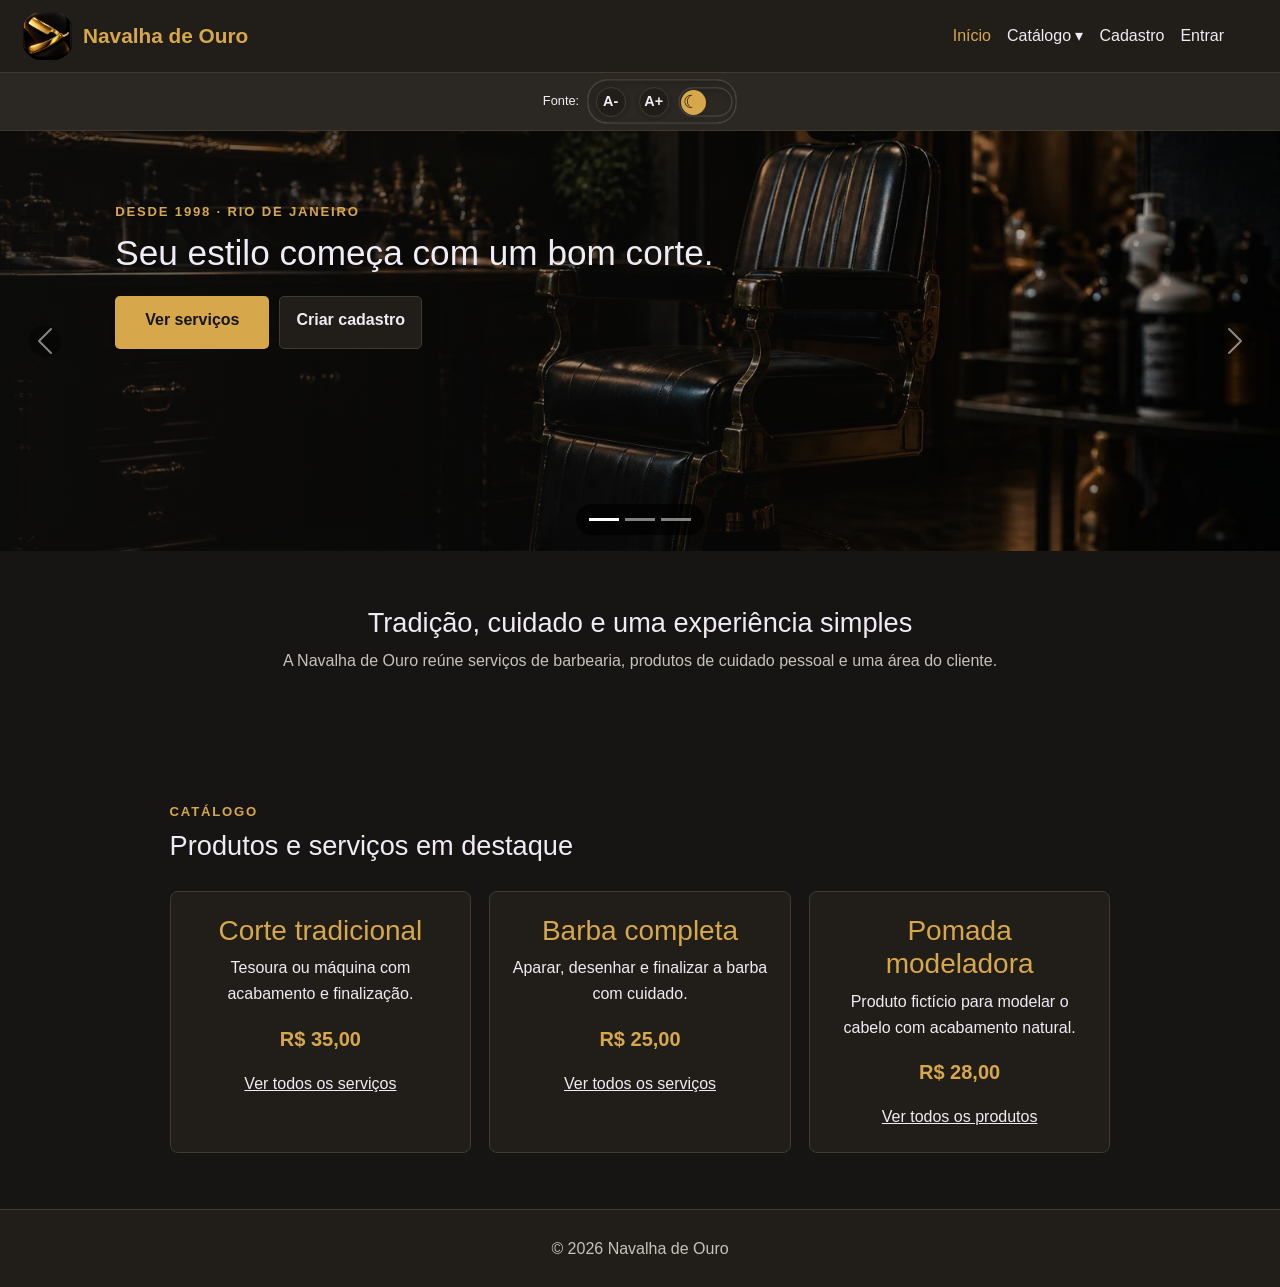
==== commit 4832bebf: "estilo acessibilidade" ====
--- a/index.html
+++ b/index.html
@@ -94,26 +94,27 @@
             aria-label="Ferramentas de acessibilidade"
         >
             <span>Fonte:</span>
-            <button class="fonte" type="button" data-acao="diminuir-fonte">
-                A-
-            </button>
-            <button class="fonte" type="button" data-acao="aumentar-fonte">
-                A+
-            </button>
-            <label class="tema-switch" >
+            <div class="container-fonte">
+
+                <div class="fonte-button">
+                    <button class="fonte" type="button" data-acao="diminuir-fonte">A- </button>
+                </div>
+
+                <div class="fonte-button">
+                    <button class="fonte" type="button" data-acao="aumentar-fonte">A+ </button>
+
+                </div>
+
+                <label class="tema-switch" >
                     <input type="checkbox" id="tema-toggle" data-acao="alternar-tema">
                     <span class="tema-slider"></span>
                     <span class="icone-lua">☾</span>
                     <span class="icone-sol">☀</span>                 
                 </label>
 
-            
-            
-
-                
+
+            </div>
            
-            
-            
         </div>
 
         <main>
--- a/css/estilo.css
+++ b/css/estilo.css
@@ -24,10 +24,6 @@
 }
 
 body {
-  .acoes-centro {
-    justify-content: center;
-  }
-
   margin: 0;
   min-width: 320px;
   min-height: 100vh;
@@ -252,25 +248,28 @@
   position: absolute;
   inset: 0;
   border: 1px solid var(--cor-borda);
-  border-radius: 30px;
+  border-radius: 50px;
   background: var(--cor-superficie-2);
   transition: background-color 0.3s ease;
+  box-shadow: 
+    inset 0 4px 8px rgba(0, 0, 0, 0.15),
+    inset 0 -0px 1px rgba(255, 255, 255, 0.8);
 }
 
 .tema-slider::before {
   position: absolute;
-  top: 3px;
-  left: 3px;
-  width: 20px;
-  height: 20px;
+  top: 2px;
+  left: 2px;
+  width: 25px;
+  height: 25px;
   border-radius: 50%;
   background: var(--cor-destaque);
   content: "";
-  transition: transform 0.3s ease;
+  transition: transform 0.5s ease;
 }
 
 .tema-switch input:checked + .tema-slider::before {
-  transform: translateX(27px);
+  transform: translateX(25px);
 }
 
 .icone-lua,
@@ -283,7 +282,7 @@
   width: 20px;
   height: 20px;
   color: #171513;
-  font-size: 13px;
+  font-size: 18px;
   line-height: 1;
   place-items: center;
   transform: translateY(-50%);
@@ -314,16 +313,59 @@
   outline: 3px solid var(--cor-foco);
   outline-offset: 3px;
 }
+.container-fonte{
+  display: flex;
+  justify-content: center;
+  align-items: center;
+  gap: 5px;
+  border: 1px solid var(--cor-borda);
+  border-radius: 20px;
+  width: 150px;
+  height: 45px;
+  box-shadow: 
+    inset 0 4px 8px rgba(0, 0, 0, 0.15),
+    inset 0 -0px 1px rgba(255, 255, 255, 0.8);
+}
 
 .fonte {
+  display: flex;
+  justify-content: center;
+  align-items: center;
+  width: 30px;
+  height: 30px;
+  border: 1px solid var(--cor-borda);
+  background: var(--cor-superficie);
+  font-size: 0.9rem;
+  font-weight: 700;
+  cursor: pointer;
   border-radius: 50%;
-}
+  
+  
+  
+}
+
+.fonte:active {
+  scale: 0.80;
+  transition: scale 0.1s ease;
+}
+.fonte-button{
+ display: flex;
+  justify-content: center;
+  align-items: center;
+  width: 38px;
+  height: 38px;
+  border-radius: 50%;
+  box-shadow: 
+    inset 0 0px 0px #ffffffcc,
+    inset 0 -2px 8px #00000026;
+  
+}
+
 .tema {
   border-radius: 20px;
 }
 .botao-secundario:hover,
 .botao-link:hover {
-  color: white;
   background: var(--cor-superficie-2);
 }
 
@@ -463,7 +505,7 @@
   font-weight: 700;
   text-decoration: none;
   cursor: pointer;
-  height: 45px;
+  height: 53px;
 }
 
 .botao:hover {
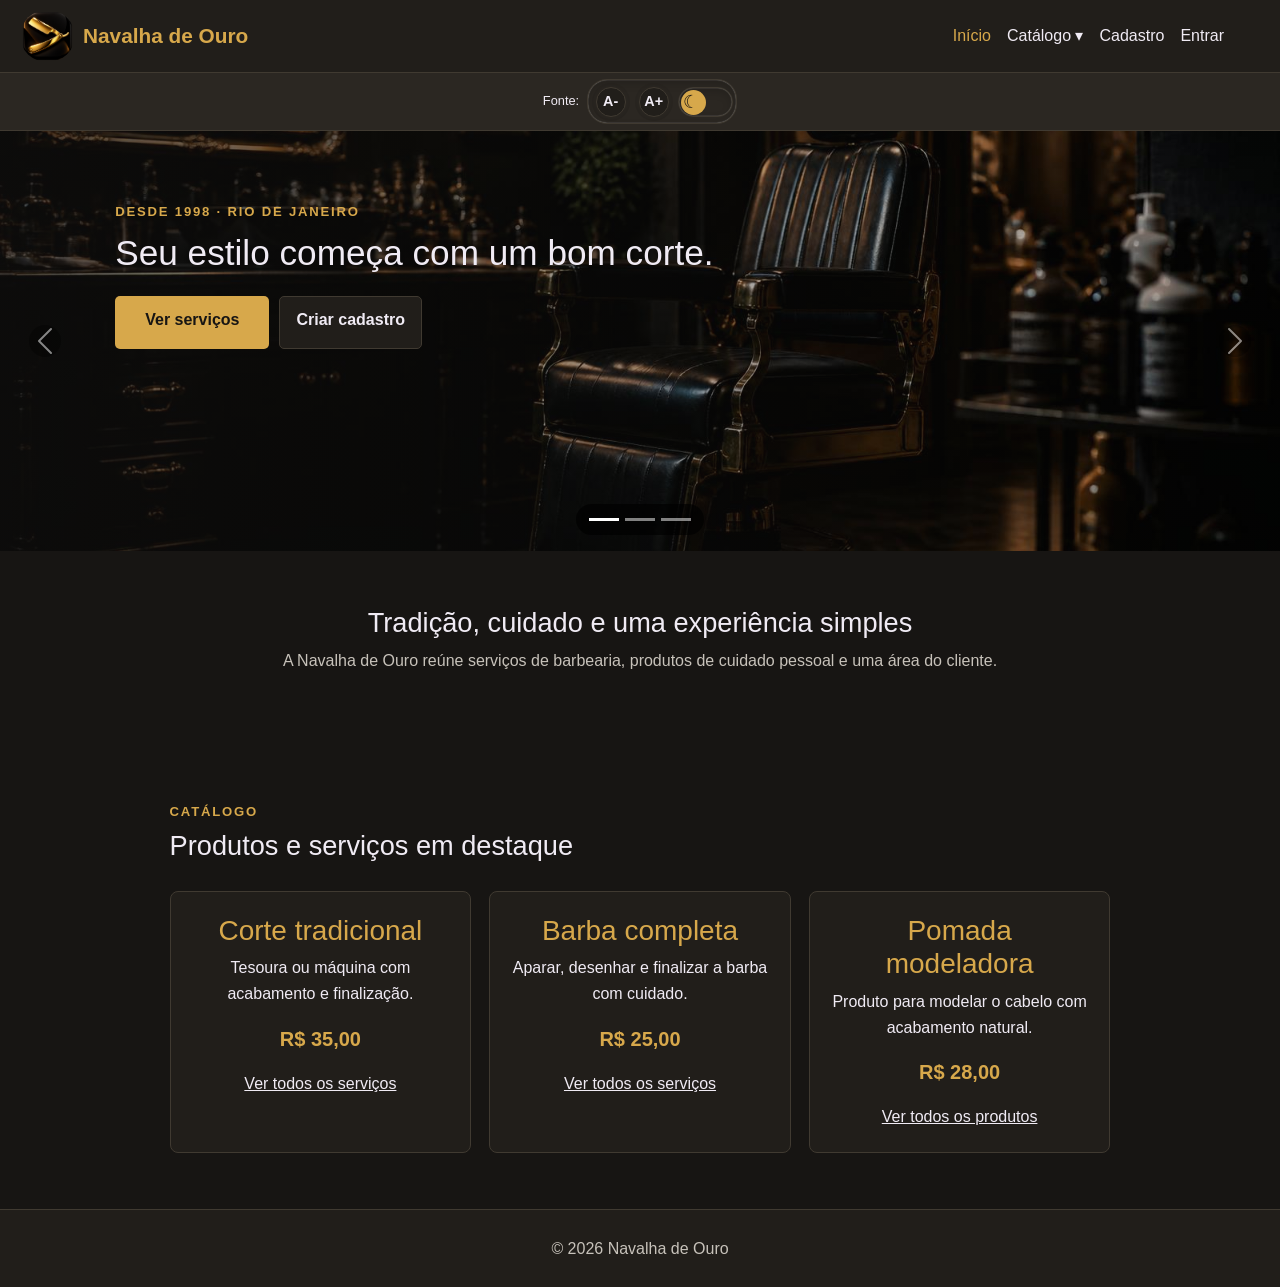
==== commit 2ae87bfd: "Update index.html Correção do texto do produto: Pomada modeladora." ====
--- a/index.html
+++ b/index.html
@@ -1,256 +1,208 @@
 <!doctype html>
 <html lang="pt-BR">
-    <head>
-        <meta charset="UTF-8" />
-        <meta name="viewport" content="width=device-width, initial-scale=1.0" />
-        <meta
-            name="description"
-            content="Projeto acadêmico Navalha de Ouro, uma barbearia fictícia."
-        />
-        <title>Navalha de Ouro | Início</title>
-        <link
-            rel="stylesheet"
-            href="https://cdn.jsdelivr.net/npm/bootstrap@5.3.8/dist/css/bootstrap.min.css"
-        />
-        <link rel="stylesheet" href="css/estilo.css" />
-        <link rel="stylesheet" href="css/inicio.css" />
-        <link rel="stylesheet" href="css/menu-hamburguer.css" />
-        <link rel="icon" href="assets/icone-site.png" />
-    </head>
-    <body>
-        <header class="cabecalho">
-            <div class="marca">
-                <a
-                    class="logo-navalha"
-                    href="index.html"
-                    aria-label="Ir para a página inicial"
-                ></a>
-                <a class="logo" href="index.html">Navalha de Ouro</a>
+  <head>
+    <meta charset="UTF-8" />
+    <meta name="viewport" content="width=device-width, initial-scale=1.0" />
+    <meta name="description" content="Projeto acadêmico Navalha de Ouro, uma barbearia fictícia." />
+    <title>Navalha de Ouro | Início</title>
+    <link
+      rel="stylesheet"
+      href="https://cdn.jsdelivr.net/npm/bootstrap@5.3.8/dist/css/bootstrap.min.css"
+    />
+    <link rel="stylesheet" href="css/estilo.css" />
+    <link rel="stylesheet" href="css/inicio.css" />
+    <link rel="stylesheet" href="css/menu-hamburguer.css" />
+    <link rel="icon" href="assets/icone-site.png" />
+  </head>
+  <body>
+    <header class="cabecalho">
+      <div class="marca">
+        <a class="logo-navalha" href="index.html" aria-label="Ir para a página inicial"></a>
+        <a class="logo" href="index.html">Navalha de Ouro</a>
+      </div>
+      <input id="menu-hamburguer" class="menu-hamburguer" type="checkbox" />
+      <label class="botao-hamburguer" for="menu-hamburguer" aria-label="Abrir menu">
+        <span></span>
+        <span></span>
+        <span></span>
+      </label>
+      <nav class="menu" aria-label="Navegação principal">
+        <a href="index.html" aria-current="page">Início</a>
+        <details class="submenu">
+          <summary>Catálogo</summary>
+          <div class="submenu-lista">
+            <a href="servicos.html">Serviços</a>
+            <a href="produtos.html">Produtos</a>
+          </div>
+        </details>
+
+        <a href="cadastro.html">Cadastro</a>
+        <a id="link-entrar" href="login.html">Entrar</a>
+        <details id="menu-area-cliente" class="submenu">
+          <summary>Área do cliente</summary>
+          <div class="submenu-lista" id="submenu-cliente">
+            <a href="login.html">Entrar</a>
+            <a href="horarios.html">Horários</a>
+            <a href="painel.html">Painel</a>
+            <a href="feedback.html">Feedback</a>
+            <a href="meus-dados.html">Dados enviados</a>
+            <a href="index.html">Site público</a>
+          </div>
+        </details>
+
+        <div class="area-usuario">
+          <a
+            id="usuario-logado"
+            class="usuario-logado"
+            href="painel.html"
+            aria-label="Abrir painel do cliente"
+          ></a>
+          <button id="botao-sair" class="botao-link oculto" type="button">Sair</button>
+        </div>
+      </nav>
+    </header>
+
+    <div class="barra-acessibilidade" aria-label="Ferramentas de acessibilidade">
+      <span>Fonte:</span>
+      <div class="container-fonte">
+        <div class="fonte-button">
+          <button class="fonte" type="button" data-acao="diminuir-fonte">A-</button>
+        </div>
+
+        <div class="fonte-button">
+          <button class="fonte" type="button" data-acao="aumentar-fonte">A+</button>
+        </div>
+
+        <label class="tema-switch">
+          <input type="checkbox" id="tema-toggle" data-acao="alternar-tema" />
+          <span class="tema-slider"></span>
+          <span class="icone-lua">☾</span>
+          <span class="icone-sol">☀</span>
+        </label>
+      </div>
+    </div>
+
+    <main>
+      <section class="hero hero-carrossel">
+        <div
+          id="carouselExampleIndicators"
+          class="carousel slide"
+          role="region"
+          aria-roledescription="carrossel"
+          aria-label="Imagens da Navalha de Ouro"
+        >
+          <div class="carousel-indicators">
+            <button
+              type="button"
+              data-bs-target="#carouselExampleIndicators"
+              data-bs-slide-to="0"
+              class="active"
+              aria-current="true"
+              aria-label="Imagem 1"
+            ></button>
+            <button
+              type="button"
+              data-bs-target="#carouselExampleIndicators"
+              data-bs-slide-to="1"
+              aria-label="Imagem 2"
+            ></button>
+            <button
+              type="button"
+              data-bs-target="#carouselExampleIndicators"
+              data-bs-slide-to="2"
+              aria-label="Imagem 3"
+            ></button>
+          </div>
+          <div class="carousel-inner">
+            <div class="carousel-item active">
+              <img
+                src="assets/hero-barbearia.jpg"
+                class="d-block w-100"
+                alt="Interior da barbearia Navalha de Ouro"
+              />
             </div>
-            <input
-                id="menu-hamburguer"
-                class="menu-hamburguer"
-                type="checkbox"
-            />
-            <label
-                class="botao-hamburguer"
-                for="menu-hamburguer"
-                aria-label="Abrir menu"
-            >
-                <span></span>
-                <span></span>
-                <span></span>
-            </label>
-            <nav class="menu" aria-label="Navegação principal">
-                <a href="index.html" aria-current="page">Início</a>
-                <details class="submenu">
-                    <summary>Catálogo</summary>
-                    <div class="submenu-lista">
-                        <a href="servicos.html">Serviços</a>
-                        <a href="produtos.html">Produtos</a>
-                        
-                    </div>
-
-                </details>
-
-                <a href="cadastro.html">Cadastro</a>
-                <a id="link-entrar" href="login.html">Entrar</a>
-                <details id="menu-area-cliente" class="submenu" >
-                    <summary>Área do cliente</summary>
-                    <div class="submenu-lista" id="submenu-cliente">
-                        <a href="login.html">Entrar</a>
-                        <a href="horarios.html">Horários</a>
-                        <a href="painel.html">Painel</a>
-                        <a href="feedback.html">Feedback</a>
-                        <a href="meus-dados.html">Dados enviados</a>
-                        <a href="index.html">Site público</a>
-
-                    </div>
-
-
-                </details>
-
-                
-                <div class="area-usuario">
-                    <a
-                        id="usuario-logado"
-                        class="usuario-logado"
-                        href="painel.html"
-                        aria-label="Abrir painel do cliente"
-                    ></a>
-                    <button
-                        id="botao-sair"
-                        class="botao-link oculto"
-                        type="button"
-                    >
-                        Sair
-                    </button>
-                </div>
-            </nav>
-        </header>
-
-        <div
-            class="barra-acessibilidade"
-            aria-label="Ferramentas de acessibilidade"
-        >
-            <span>Fonte:</span>
-            <div class="container-fonte">
-
-                <div class="fonte-button">
-                    <button class="fonte" type="button" data-acao="diminuir-fonte">A- </button>
-                </div>
-
-                <div class="fonte-button">
-                    <button class="fonte" type="button" data-acao="aumentar-fonte">A+ </button>
-
-                </div>
-
-                <label class="tema-switch" >
-                    <input type="checkbox" id="tema-toggle" data-acao="alternar-tema">
-                    <span class="tema-slider"></span>
-                    <span class="icone-lua">☾</span>
-                    <span class="icone-sol">☀</span>                 
-                </label>
-
-
+            <div class="carousel-item">
+              <img
+                src="assets/ChatGPT%20Image%2022%20de%20set.%20de%202026%2C%2016_45_02.png"
+                class="d-block w-100"
+                alt="Bancada com tesoura, navalha e pincel de barbear"
+              />
             </div>
-           
-        </div>
-
-        <main>
-            <section class="hero hero-carrossel">
-                <div
-                    id="carouselExampleIndicators"
-                    class="carousel slide"
-                    role="region"
-                    aria-roledescription="carrossel"
-                    aria-label="Imagens da Navalha de Ouro"
-                >
-                    <div class="carousel-indicators">
-                        <button
-                            type="button"
-                            data-bs-target="#carouselExampleIndicators"
-                            data-bs-slide-to="0"
-                            class="active"
-                            aria-current="true"
-                            aria-label="Imagem 1"
-                        ></button>
-                        <button
-                            type="button"
-                            data-bs-target="#carouselExampleIndicators"
-                            data-bs-slide-to="1"
-                            aria-label="Imagem 2"
-                        ></button>
-                        <button
-                            type="button"
-                            data-bs-target="#carouselExampleIndicators"
-                            data-bs-slide-to="2"
-                            aria-label="Imagem 3"
-                        ></button>
-                    </div>
-                    <div class="carousel-inner">
-                        <div class="carousel-item active">
-                            <img
-                                src="assets/hero-barbearia.jpg"
-                                class="d-block w-100"
-                                alt="Interior da barbearia Navalha de Ouro"
-                            />
-                        </div>
-                        <div class="carousel-item">
-                            <img
-                                src="assets/ChatGPT%20Image%2022%20de%20set.%20de%202026%2C%2016_45_02.png"
-                                class="d-block w-100"
-                                alt="Bancada com tesoura, navalha e pincel de barbear"
-                            />
-                        </div>
-                        <div class="carousel-item">
-                            <img
-                                src="assets/ChatGPT%20Image%2022%20de%20set.%20de%202026%2C%2016_45_08.png"
-                                class="d-block w-100"
-                                alt="Barbeiro cortando o cabelo de um cliente"
-                            />
-                        </div>
-                    </div>
-                    <button
-                        class="carousel-control-prev"
-                        type="button"
-                        data-bs-target="#carouselExampleIndicators"
-                        data-bs-slide="prev"
-                    >
-                        <span
-                            class="carousel-control-prev-icon"
-                            aria-hidden="true"
-                        ></span>
-                        <span class="visually-hidden">Anterior</span>
-                    </button>
-                    <button
-                        class="carousel-control-next"
-                        type="button"
-                        data-bs-target="#carouselExampleIndicators"
-                        data-bs-slide="next"
-                    >
-                        <span
-                            class="carousel-control-next-icon"
-                            aria-hidden="true"
-                        ></span>
-                        <span class="visually-hidden">Próxima</span>
-                    </button>
-                </div>
-                <div class="hero-conteudo">
-                    <p class="etiqueta">DESDE 1998 · RIO DE JANEIRO</p>
-                    <h1>Seu estilo começa com um bom corte.</h1>
-                    <div class="acoes">
-                        <a class="botao" href="servicos.html">Ver serviços</a>
-                        <a class="botao-secundario" href="cadastro.html"
-                            >Criar cadastro</a
-                        >
-                    </div>
-                </div>
-            </section>
-
-            <section class="secao secao-centro">
-                <h2>Tradição, cuidado e uma experiência simples</h2>
-                <p class="texto-suave">
-                    A Navalha de Ouro reúne serviços de barbearia, produtos de
-                    cuidado pessoal e uma área do cliente.
-                </p>
-            </section>
-
-            <section class="secao" aria-labelledby="catalogo-titulo">
-                <p class="etiqueta">CATÁLOGO</p>
-                <h2 id="catalogo-titulo">Produtos e serviços em destaque</h2>
-                <div class="grade-cards">
-                    <article class="card">
-                        <h3>Corte tradicional</h3>
-                        <p>Tesoura ou máquina com acabamento e finalização.</p>
-                        <p class="preco">R$ 35,00</p>
-                        <a href="servicos.html">Ver todos os serviços</a>
-                    </article>
-                    <article class="card">
-                        <h3>Barba completa</h3>
-                        <p>Aparar, desenhar e finalizar a barba com cuidado.</p>
-                        <p class="preco">R$ 25,00</p>
-                        <a href="servicos.html">Ver todos os serviços</a>
-                    </article>
-                    <article class="card">
-                        <h3>Pomada modeladora</h3>
-                        <p>
-                            Produto fictício para modelar o cabelo com
-                            acabamento natural.
-                        </p>
-                        <p class="preco">R$ 28,00</p>
-                        <a class="link" href="produtos.html"
-                            >Ver todos os produtos</a
-                        >
-                    </article>
-                </div>
-            </section>
-        </main>
-
-        <footer>© 2026 Navalha de Ouro</footer>
-        <script src="https://cdn.jsdelivr.net/npm/bootstrap@5.3.8/dist/js/bootstrap.bundle.min.js"></script>
-        <script src="js/inicio.js"></script>
-        <script src="js/dados.js"></script>
-        <script src="js/comum.js"></script>
-    </body>
+            <div class="carousel-item">
+              <img
+                src="assets/ChatGPT%20Image%2022%20de%20set.%20de%202026%2C%2016_45_08.png"
+                class="d-block w-100"
+                alt="Barbeiro cortando o cabelo de um cliente"
+              />
+            </div>
+          </div>
+          <button
+            class="carousel-control-prev"
+            type="button"
+            data-bs-target="#carouselExampleIndicators"
+            data-bs-slide="prev"
+          >
+            <span class="carousel-control-prev-icon" aria-hidden="true"></span>
+            <span class="visually-hidden">Anterior</span>
+          </button>
+          <button
+            class="carousel-control-next"
+            type="button"
+            data-bs-target="#carouselExampleIndicators"
+            data-bs-slide="next"
+          >
+            <span class="carousel-control-next-icon" aria-hidden="true"></span>
+            <span class="visually-hidden">Próxima</span>
+          </button>
+        </div>
+        <div class="hero-conteudo">
+          <p class="etiqueta">DESDE 1998 · RIO DE JANEIRO</p>
+          <h1>Seu estilo começa com um bom corte.</h1>
+          <div class="acoes">
+            <a class="botao" href="servicos.html">Ver serviços</a>
+            <a class="botao-secundario" href="cadastro.html">Criar cadastro</a>
+          </div>
+        </div>
+      </section>
+
+      <section class="secao secao-centro">
+        <h2>Tradição, cuidado e uma experiência simples</h2>
+        <p class="texto-suave">
+          A Navalha de Ouro reúne serviços de barbearia, produtos de cuidado pessoal e uma área do
+          cliente.
+        </p>
+      </section>
+
+      <section class="secao" aria-labelledby="catalogo-titulo">
+        <p class="etiqueta">CATÁLOGO</p>
+        <h2 id="catalogo-titulo">Produtos e serviços em destaque</h2>
+        <div class="grade-cards">
+          <article class="card">
+            <h3>Corte tradicional</h3>
+            <p>Tesoura ou máquina com acabamento e finalização.</p>
+            <p class="preco">R$ 35,00</p>
+            <a href="servicos.html">Ver todos os serviços</a>
+          </article>
+          <article class="card">
+            <h3>Barba completa</h3>
+            <p>Aparar, desenhar e finalizar a barba com cuidado.</p>
+            <p class="preco">R$ 25,00</p>
+            <a href="servicos.html">Ver todos os serviços</a>
+          </article>
+          <article class="card">
+            <h3>Pomada modeladora</h3>
+            <p>Produto para modelar o cabelo com acabamento natural.</p>
+            <p class="preco">R$ 28,00</p>
+            <a class="link" href="produtos.html">Ver todos os produtos</a>
+          </article>
+        </div>
+      </section>
+    </main>
+
+    <footer>© 2026 Navalha de Ouro</footer>
+    <script src="https://cdn.jsdelivr.net/npm/bootstrap@5.3.8/dist/js/bootstrap.bundle.min.js"></script>
+    <script src="js/inicio.js"></script>
+    <script src="js/dados.js"></script>
+    <script src="js/comum.js"></script>
+  </body>
 </html>
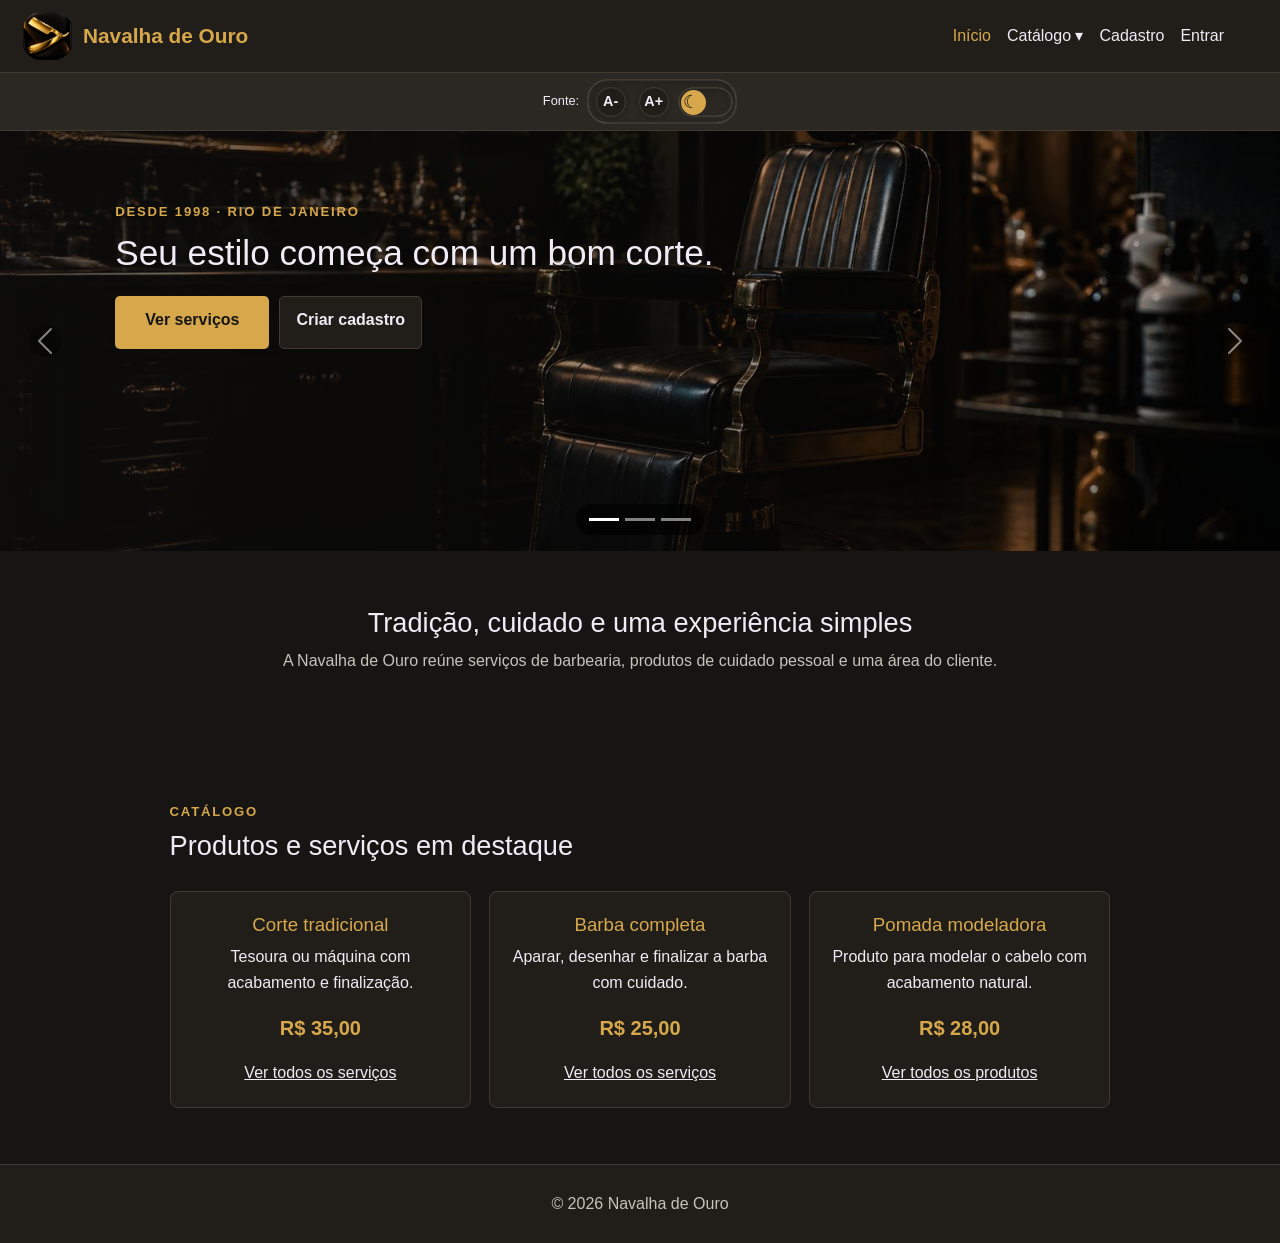
==== commit b3dc8a98: "ajuste fina no projeto" ====
--- a/index.html
+++ b/index.html
@@ -46,7 +46,6 @@
             <a href="painel.html">Painel</a>
             <a href="feedback.html">Feedback</a>
             <a href="meus-dados.html">Dados enviados</a>
-            <a href="index.html">Site público</a>
           </div>
         </details>
 
@@ -74,7 +73,7 @@
         </div>
 
         <label class="tema-switch">
-          <input type="checkbox" id="tema-toggle" data-acao="alternar-tema" />
+          <input type="checkbox" id="tema-toggle" data-acao="alternar-tema" aria-label="Alternar tema claro ou escuro" />
           <span class="tema-slider"></span>
           <span class="icone-lua">☾</span>
           <span class="icone-sol">☀</span>
@@ -123,14 +122,14 @@
             </div>
             <div class="carousel-item">
               <img
-                src="assets/ChatGPT%20Image%2022%20de%20set.%20de%202026%2C%2016_45_02.png"
+                src="assets/bancada-barbearia.png"
                 class="d-block w-100"
                 alt="Bancada com tesoura, navalha e pincel de barbear"
               />
             </div>
             <div class="carousel-item">
               <img
-                src="assets/ChatGPT%20Image%2022%20de%20set.%20de%202026%2C%2016_45_08.png"
+                src="assets/corte-barbearia.png"
                 class="d-block w-100"
                 alt="Barbeiro cortando o cabelo de um cliente"
               />
--- a/css/estilo.css
+++ b/css/estilo.css
@@ -41,12 +41,16 @@
   --cor-superficie-2: #efe8da;
   --cor-texto: #1a1714;
   --cor-texto-suave: #4d4943;
-  --cor-destaque: #ffac05;
+  --cor-destaque: #805400;
   --cor-destaque-hover: #5d3f00;
   --cor-borda: #b9ae9e;
   --cor-erro: #8f1d14;
   --cor-sucesso: #146c2e;
   --cor-foco: #865c00;
+}
+
+body.tema-claro .botao {
+  color: #ffffff;
 }
 
 /* Ajustes de cores específicos do agendamento no tema claro. */
@@ -56,7 +60,7 @@
   --cor-superficie-2: #f2e7d8;
   --cor-texto: #201b18;
   --cor-texto-suave: #524a43;
-  --cor-destaque: #d08a1e;
+  --cor-destaque: #795000;
   --cor-borda: #d9c2a4;
 }
 
@@ -382,9 +386,12 @@
   padding: 7px 11px;
 }
 
+/* A+/A-: o JS muda --escala-fonte. Dentro do main os tamanhos usam "em",
+   então títulos, textos e campos crescem juntos. */
 main {
   flex: 1;
   font-size: calc(1rem * var(--escala-fonte));
+  overflow-wrap: break-word;
 }
 
 .hero {
@@ -403,7 +410,7 @@
 .etiqueta {
   margin-bottom: 8px;
   color: var(--cor-destaque);
-  font-size: 0.82rem;
+  font-size: 0.82em;
   font-weight: 700;
   letter-spacing: 1.8px;
 }
@@ -416,7 +423,7 @@
 
 h1 {
   margin: 10px 0 18px;
-  font-size: 2.2rem;
+  font-size: 2.2em;
 }
 
 body.tema-claro .hero h1 {
@@ -424,6 +431,10 @@
   background: rgba(17, 16, 15, 0.48);
 }
 
+body.tema-claro .hero .etiqueta {
+  color: #ffe099;
+}
+
 body.tema-claro .hero .botao {
   color: #e9e1da;
   background: rgba(168, 89, 10, 0.48);
@@ -436,7 +447,7 @@
 
 h2 {
   margin-top: 0;
-  font-size: 1.7rem;
+  font-size: 1.7em;
 }
 
 h3 {
@@ -472,6 +483,7 @@
 }
 
 .card {
+  min-width: 0;
   padding: 22px;
   border: 1px solid var(--cor-borda);
   border-radius: 8px;
@@ -484,6 +496,10 @@
   color: var(--cor-destaque);
   text-align: center;
 }
+
+.card h3 {
+  font-size: 1.17em;
+}
 .card p,
 .card a {
   text-align: center;
@@ -491,7 +507,7 @@
 }
 
 .preco {
-  font-size: 1.25rem;
+  font-size: 1.25em;
   font-weight: 700;
 }
 
@@ -505,7 +521,7 @@
   font-weight: 700;
   text-decoration: none;
   cursor: pointer;
-  height: 53px;
+  min-height: 53px;
 }
 
 .botao:hover {
@@ -517,6 +533,15 @@
   flex-wrap: wrap;
   gap: 10px;
   margin-top: 22px;
+}
+
+.painel-acoes {
+  justify-content: center;
+}
+
+.painel-acoes > .botao-secundario {
+  min-width: 170px;
+  text-align: center;
 }
 
 /* Formulários e campos reutilizados. */
@@ -537,6 +562,13 @@
   display: grid;
   grid-template-columns: 1fr;
   gap: 15px;
+}
+
+.grade-formulario > *,
+.campo,
+.campo-com-acao,
+.campo-com-acao input {
+  min-width: 0;
 }
 
 .campo label,
@@ -610,19 +642,19 @@
   border: 1px solid var(--cor-destaque);
   border-radius: 15px;
   background: rgba(17, 12, 0, 0.747);
-  font-size: 0.8rem;
+  font-size: 0.8em;
   text-align: center;
 }
 
 #form-horarios h1 {
   color: var(--cor-destaque);
-  font-size: 1.9rem;
+  font-size: 2.4em;
   text-align: center;
 }
 
 #form-horarios p {
   color: var(--cor-texto-suave);
-  font-size: 1rem;
+  font-size: 1.25em;
   text-align: center;
 }
 
@@ -664,7 +696,7 @@
   min-height: 20px;
   margin: 3px 0 0;
   color: var(--cor-erro);
-  font-size: 0.86rem;
+  font-size: 0.86em;
 }
 
 .mensagem {
@@ -688,6 +720,16 @@
   display: grid;
   gap: 18px;
   grid-template-columns: 1fr;
+}
+
+.painel-grid > .card {
+  display: flex;
+  flex-direction: column;
+}
+
+.painel-grid .painel-acoes {
+  margin-top: auto;
+  padding-top: 22px;
 }
 
 .dados-lista {
@@ -741,6 +783,32 @@
   }
 }
 
+@media (max-width: 480px) {
+  .conteudo {
+    padding-inline: 5%;
+  }
+
+  .formulario {
+    padding: 20px;
+  }
+
+  .formulario-horarios {
+    padding-inline: 20px;
+  }
+
+  .container_campo {
+    padding-inline: 0;
+  }
+
+  .dados-lista {
+    grid-template-columns: 1fr;
+  }
+
+  .dados-lista dd {
+    margin-bottom: 8px;
+  }
+}
+
 @media (min-width: 827px) {
   .marca {
     order: 1;
--- a/css/menu-hamburguer.css
+++ b/css/menu-hamburguer.css
@@ -35,6 +35,11 @@
     gap: 5px;
 
     z-index: 50;
+  }
+
+  .botao-hamburguer:focus-visible {
+    outline: 3px solid var(--cor-foco);
+    outline-offset: 3px;
   }
 
   .botao-hamburguer span {
